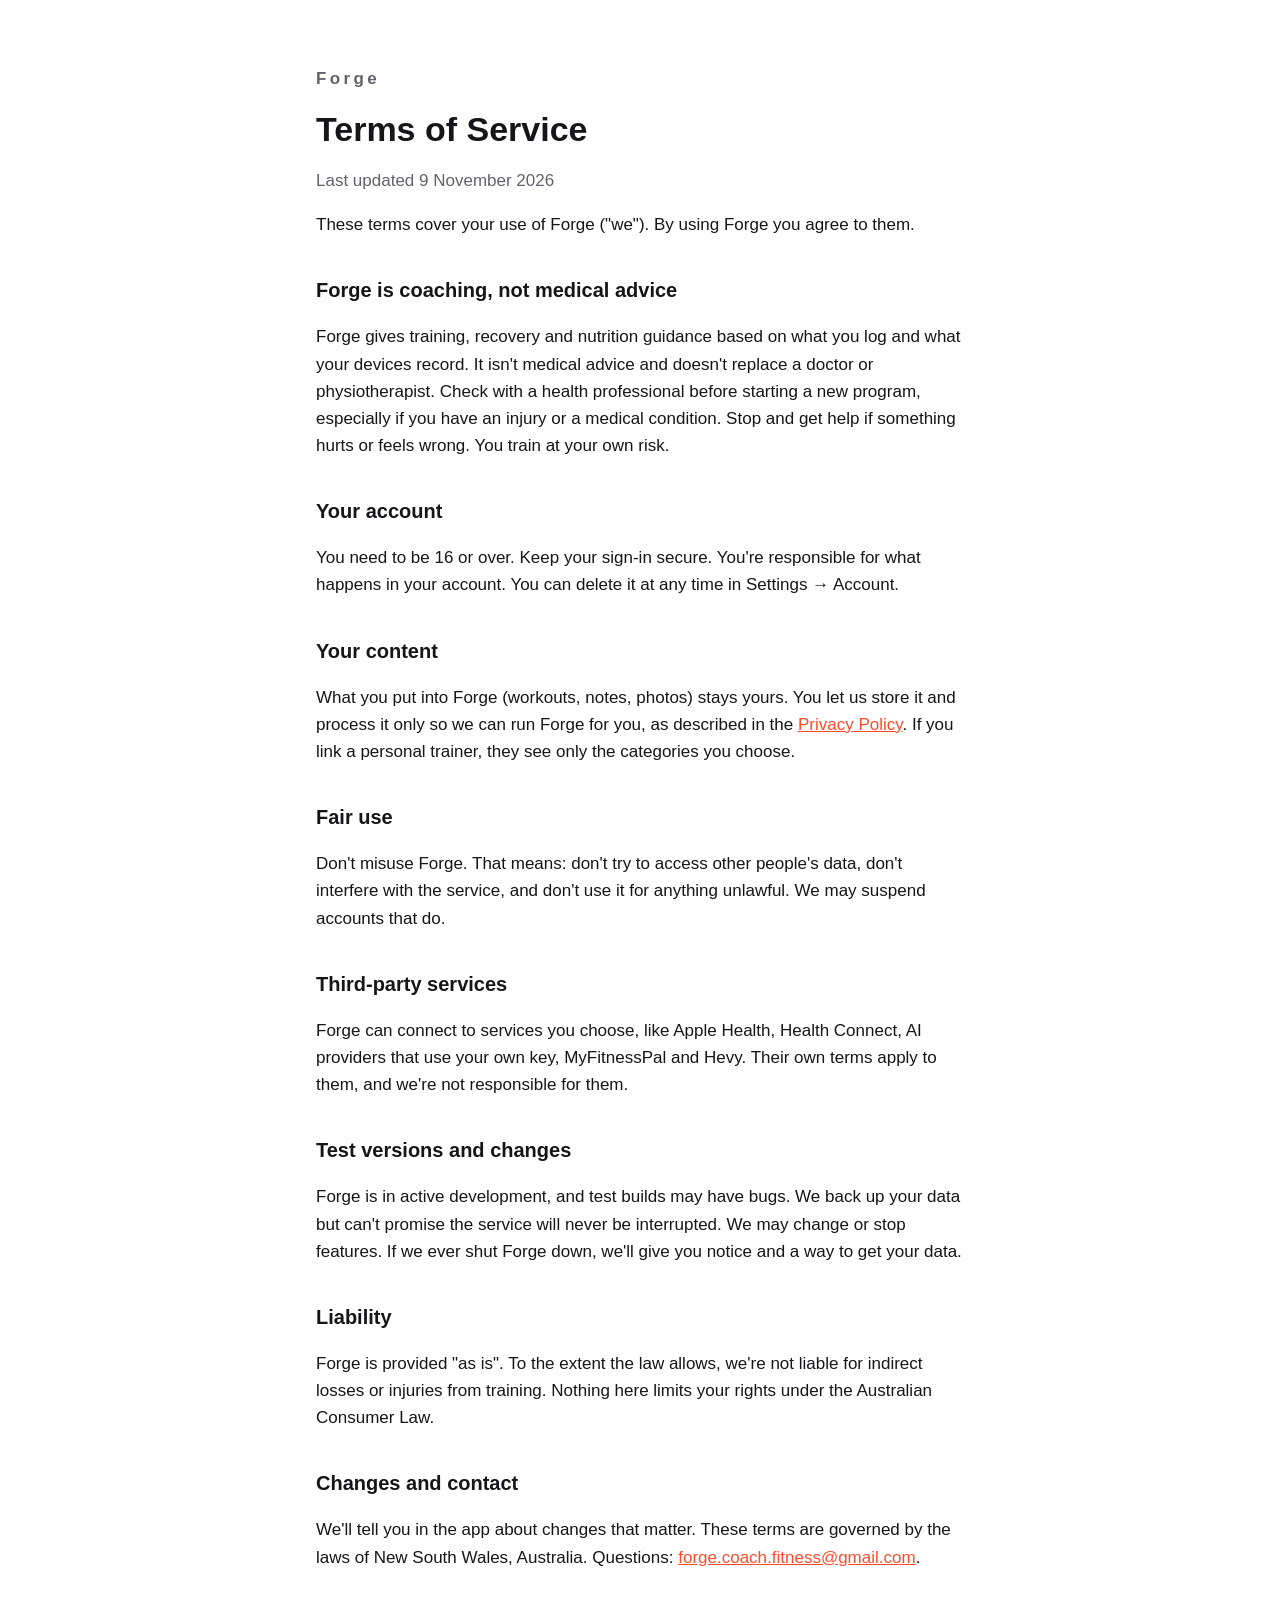
==== terms.html @ 1cde78c6 "Forge home page, privacy policy and terms Co-Authored-By: Claude Opus 5.5 <noreply@anthropic.com>" ====
<!doctype html>
<html lang="en">
<head>
<meta charset="utf-8">
<meta name="viewport" content="width=device-width, initial-scale=1">
<title>Forge Terms of Service</title>
<link rel="stylesheet" href="style.css">
</head>
<body>
<main>
<p class="back"><a href="./">Forge</a></p>
<h1>Terms of Service</h1>
<p class="muted">Last updated 9 November 2026</p>

<p>These terms cover your use of Forge ("we"). By using Forge you agree to them.</p>

<h2>Forge is coaching, not medical advice</h2>
<p>Forge gives training, recovery and nutrition guidance based on what you log and what your devices record. It isn't
medical advice and doesn't replace a doctor or physiotherapist. Check with a health professional before starting a new
program, especially if you have an injury or a medical condition. Stop and get help if something hurts or feels wrong.
You train at your own risk.</p>

<h2>Your account</h2>
<p>You need to be 16 or over. Keep your sign-in secure. You're responsible for what happens in your account. You can
delete it at any time in Settings → Account.</p>

<h2>Your content</h2>
<p>What you put into Forge (workouts, notes, photos) stays yours. You let us store it and process it only so we can run
Forge for you, as described in the <a href="privacy.html">Privacy Policy</a>. If you link a personal trainer, they see
only the categories you choose.</p>

<h2>Fair use</h2>
<p>Don't misuse Forge. That means: don't try to access other people's data, don't interfere with the service, and don't
use it for anything unlawful. We may suspend accounts that do.</p>

<h2>Third-party services</h2>
<p>Forge can connect to services you choose, like Apple Health, Health Connect, AI providers that use your own key,
MyFitnessPal and Hevy. Their own terms apply to them, and we're not responsible for them.</p>

<h2>Test versions and changes</h2>
<p>Forge is in active development, and test builds may have bugs. We back up your data but can't promise the service will
never be interrupted. We may change or stop features. If we ever shut Forge down, we'll give you notice and a way to get
your data.</p>

<h2>Liability</h2>
<p>Forge is provided "as is". To the extent the law allows, we're not liable for indirect losses or injuries from
training. Nothing here limits your rights under the Australian Consumer Law.</p>

<h2>Changes and contact</h2>
<p>We'll tell you in the app about changes that matter. These terms are governed by the laws of New South Wales, Australia.
Questions: <a href="mailto:forge.coach.fitness@gmail.com">forge.coach.fitness@gmail.com</a>.</p>
</main>
</body>
</html>
---- style.css ----
:root { --bg: #0f0f12; --text: #f2f2f4; --muted: #9a9aa3; --accent: #ff4b2b; --line: #26262c; }
@media (prefers-color-scheme: light) { :root { --bg: #ffffff; --text: #16161a; --muted: #62626b; --line: #e6e6ea; } }
* { box-sizing: border-box; }
body { margin: 0; background: var(--bg); color: var(--text); font: 17px/1.6 -apple-system, BlinkMacSystemFont, "Segoe UI", Roboto, sans-serif; }
main { max-width: 680px; margin: 0 auto; padding: 48px 16px 80px; }
h1 { font-size: 34px; line-height: 1.2; margin: 8px 0 4px; }
h2 { font-size: 20px; margin: 36px 0 8px; }
a { color: var(--accent); }
ul { padding-left: 20px; }
li { margin: 6px 0; }
.muted { color: var(--muted); }
.back a { color: var(--muted); text-decoration: none; font-weight: 600; letter-spacing: .2em; }
.home { padding-top: 18vh; }
.mark { font-size: 56px; letter-spacing: .3em; margin: 0; }
.lede { color: var(--muted); font-size: 20px; margin-top: 4px; }
nav { display: flex; gap: 20px; flex-wrap: wrap; margin-top: 32px; border-top: 1px solid var(--line); padding-top: 20px; }
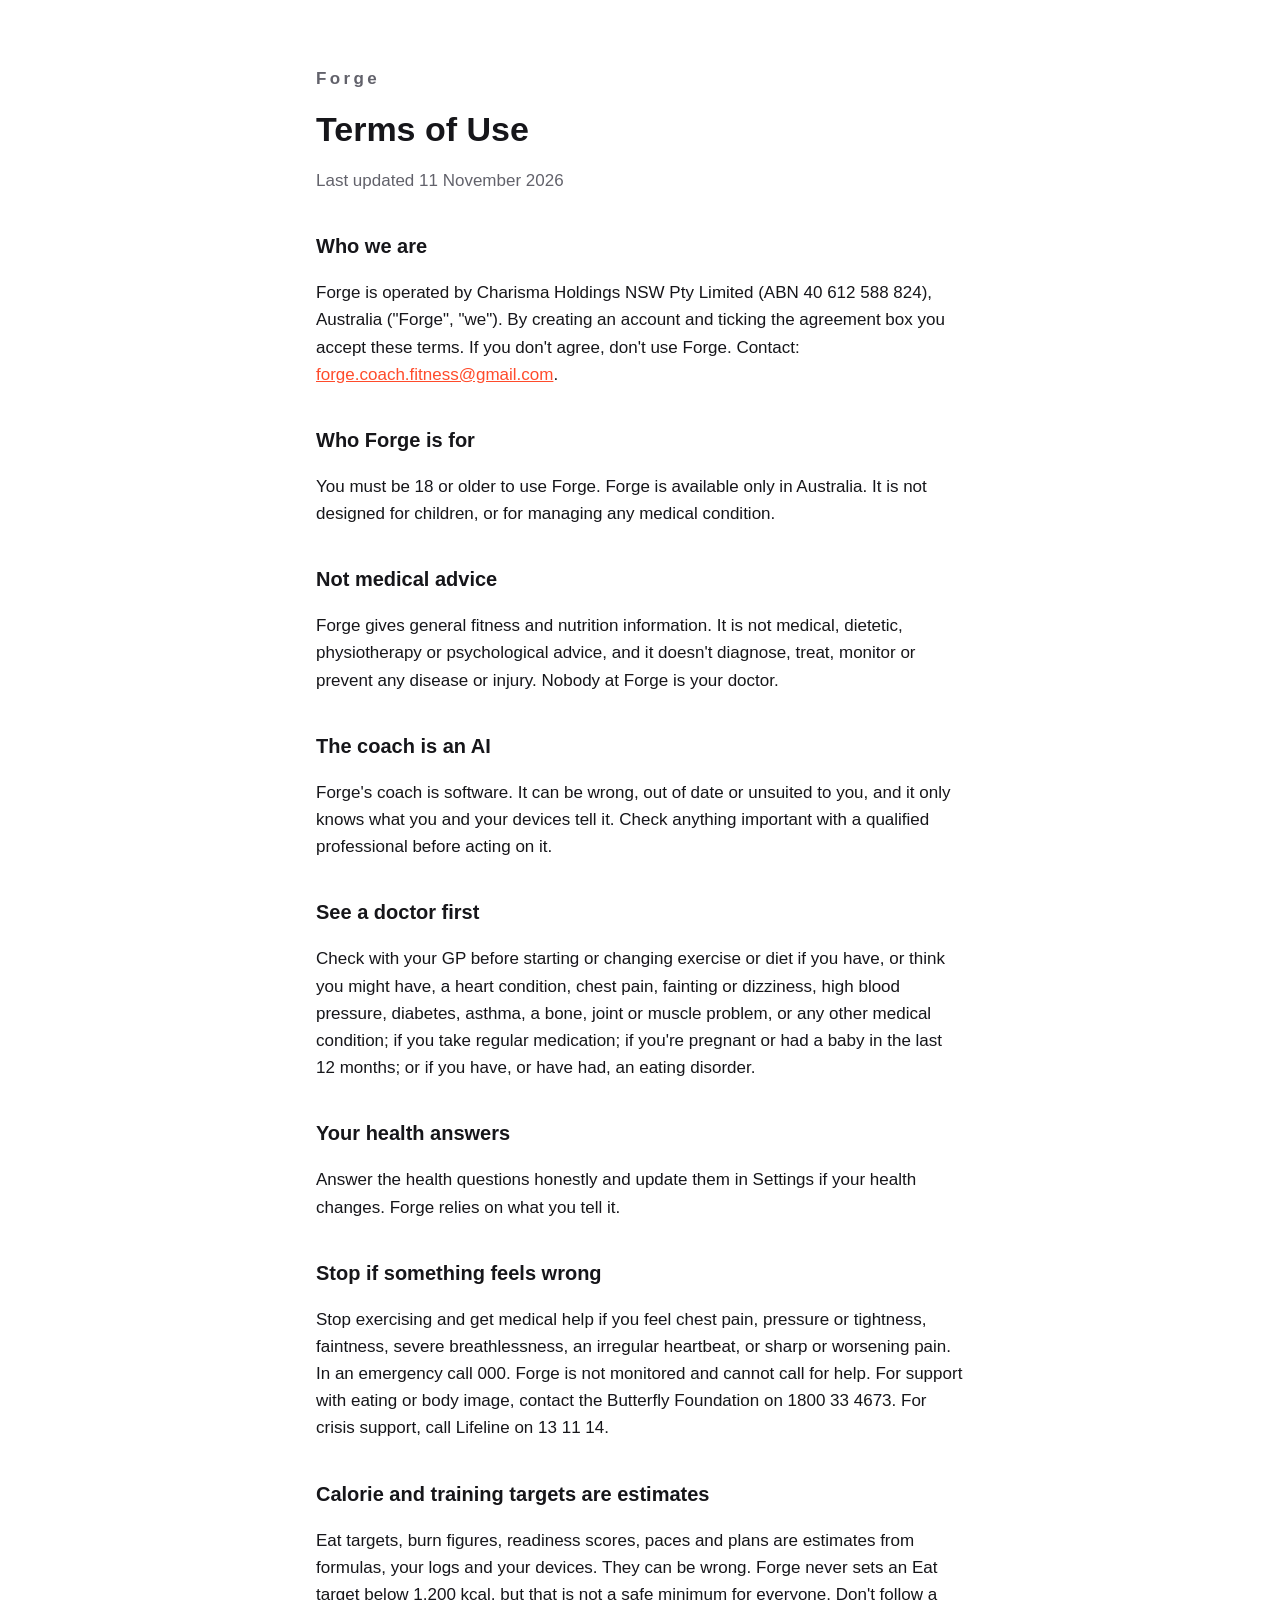
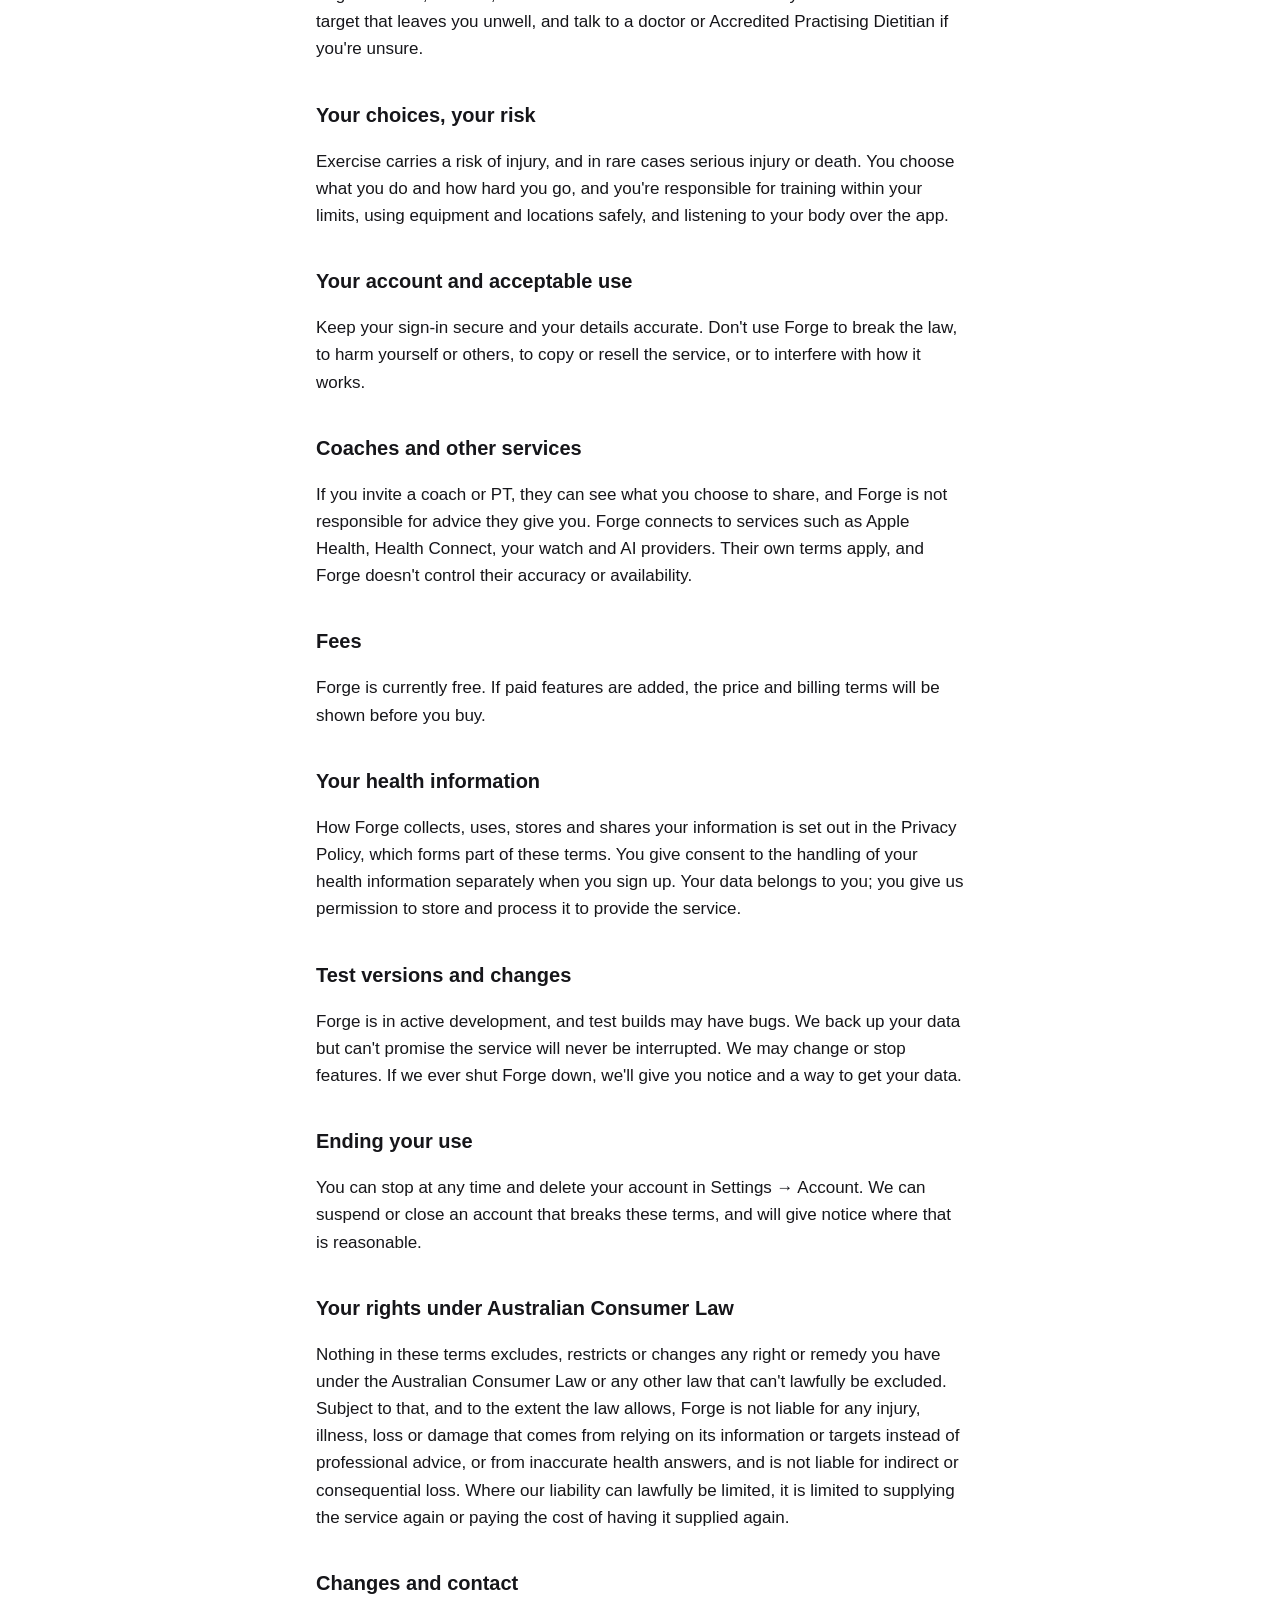
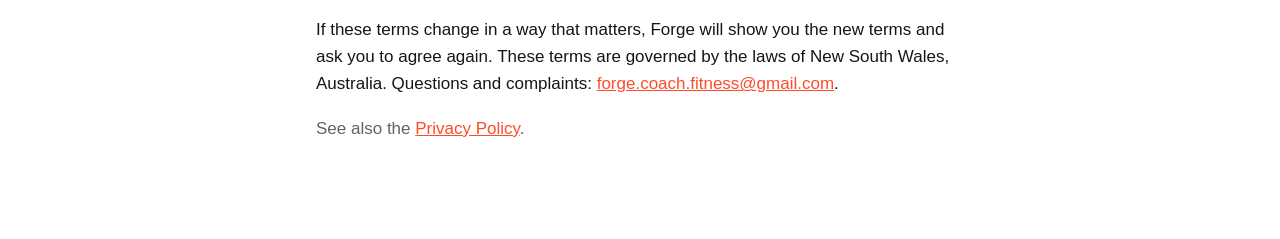
==== commit 032717a8: "Privacy policy and terms: version 2 (entity and ABN, 18+, Australia only, AI and overseas disclosure" ====
--- a/terms.html
+++ b/terms.html
@@ -3,52 +3,67 @@
 <head>
 <meta charset="utf-8">
 <meta name="viewport" content="width=device-width, initial-scale=1">
-<title>Forge Terms of Service</title>
+<title>Forge Terms of Use</title>
 <link rel="stylesheet" href="style.css">
 </head>
 <body>
 <main>
 <p class="back"><a href="./">Forge</a></p>
-<h1>Terms of Service</h1>
-<p class="muted">Last updated 9 November 2026</p>
+<h1>Terms of Use</h1>
+<p class="muted">Last updated 11 November 2026</p>
 
-<p>These terms cover your use of Forge ("we"). By using Forge you agree to them.</p>
+<h2>Who we are</h2>
+<p>Forge is operated by Charisma Holdings NSW Pty Limited (ABN 40 612 588 824), Australia ("Forge", "we"). By creating an account and ticking the agreement box you accept these terms. If you don't agree, don't use Forge. Contact: <a href="mailto:forge.coach.fitness@gmail.com">forge.coach.fitness@gmail.com</a>.</p>
 
-<h2>Forge is coaching, not medical advice</h2>
-<p>Forge gives training, recovery and nutrition guidance based on what you log and what your devices record. It isn't
-medical advice and doesn't replace a doctor or physiotherapist. Check with a health professional before starting a new
-program, especially if you have an injury or a medical condition. Stop and get help if something hurts or feels wrong.
-You train at your own risk.</p>
+<h2>Who Forge is for</h2>
+<p>You must be 18 or older to use Forge. Forge is available only in Australia. It is not designed for children, or for managing any medical condition.</p>
 
-<h2>Your account</h2>
-<p>You need to be 16 or over. Keep your sign-in secure. You're responsible for what happens in your account. You can
-delete it at any time in Settings → Account.</p>
+<h2>Not medical advice</h2>
+<p>Forge gives general fitness and nutrition information. It is not medical, dietetic, physiotherapy or psychological advice, and it doesn't diagnose, treat, monitor or prevent any disease or injury. Nobody at Forge is your doctor.</p>
 
-<h2>Your content</h2>
-<p>What you put into Forge (workouts, notes, photos) stays yours. You let us store it and process it only so we can run
-Forge for you, as described in the <a href="privacy.html">Privacy Policy</a>. If you link a personal trainer, they see
-only the categories you choose.</p>
+<h2>The coach is an AI</h2>
+<p>Forge's coach is software. It can be wrong, out of date or unsuited to you, and it only knows what you and your devices tell it. Check anything important with a qualified professional before acting on it.</p>
 
-<h2>Fair use</h2>
-<p>Don't misuse Forge. That means: don't try to access other people's data, don't interfere with the service, and don't
-use it for anything unlawful. We may suspend accounts that do.</p>
+<h2>See a doctor first</h2>
+<p>Check with your GP before starting or changing exercise or diet if you have, or think you might have, a heart condition, chest pain, fainting or dizziness, high blood pressure, diabetes, asthma, a bone, joint or muscle problem, or any other medical condition; if you take regular medication; if you're pregnant or had a baby in the last 12 months; or if you have, or have had, an eating disorder.</p>
 
-<h2>Third-party services</h2>
-<p>Forge can connect to services you choose, like Apple Health, Health Connect, AI providers that use your own key,
-MyFitnessPal and Hevy. Their own terms apply to them, and we're not responsible for them.</p>
+<h2>Your health answers</h2>
+<p>Answer the health questions honestly and update them in Settings if your health changes. Forge relies on what you tell it.</p>
+
+<h2>Stop if something feels wrong</h2>
+<p>Stop exercising and get medical help if you feel chest pain, pressure or tightness, faintness, severe breathlessness, an irregular heartbeat, or sharp or worsening pain. In an emergency call 000. Forge is not monitored and cannot call for help. For support with eating or body image, contact the Butterfly Foundation on 1800 33 4673. For crisis support, call Lifeline on 13 11 14.</p>
+
+<h2>Calorie and training targets are estimates</h2>
+<p>Eat targets, burn figures, readiness scores, paces and plans are estimates from formulas, your logs and your devices. They can be wrong. Forge never sets an Eat target below 1,200 kcal, but that is not a safe minimum for everyone. Don't follow a target that leaves you unwell, and talk to a doctor or Accredited Practising Dietitian if you're unsure.</p>
+
+<h2>Your choices, your risk</h2>
+<p>Exercise carries a risk of injury, and in rare cases serious injury or death. You choose what you do and how hard you go, and you're responsible for training within your limits, using equipment and locations safely, and listening to your body over the app.</p>
+
+<h2>Your account and acceptable use</h2>
+<p>Keep your sign-in secure and your details accurate. Don't use Forge to break the law, to harm yourself or others, to copy or resell the service, or to interfere with how it works.</p>
+
+<h2>Coaches and other services</h2>
+<p>If you invite a coach or PT, they can see what you choose to share, and Forge is not responsible for advice they give you. Forge connects to services such as Apple Health, Health Connect, your watch and AI providers. Their own terms apply, and Forge doesn't control their accuracy or availability.</p>
+
+<h2>Fees</h2>
+<p>Forge is currently free. If paid features are added, the price and billing terms will be shown before you buy.</p>
+
+<h2>Your health information</h2>
+<p>How Forge collects, uses, stores and shares your information is set out in the Privacy Policy, which forms part of these terms. You give consent to the handling of your health information separately when you sign up. Your data belongs to you; you give us permission to store and process it to provide the service.</p>
 
 <h2>Test versions and changes</h2>
-<p>Forge is in active development, and test builds may have bugs. We back up your data but can't promise the service will
-never be interrupted. We may change or stop features. If we ever shut Forge down, we'll give you notice and a way to get
-your data.</p>
+<p>Forge is in active development, and test builds may have bugs. We back up your data but can't promise the service will never be interrupted. We may change or stop features. If we ever shut Forge down, we'll give you notice and a way to get your data.</p>
 
-<h2>Liability</h2>
-<p>Forge is provided "as is". To the extent the law allows, we're not liable for indirect losses or injuries from
-training. Nothing here limits your rights under the Australian Consumer Law.</p>
+<h2>Ending your use</h2>
+<p>You can stop at any time and delete your account in Settings → Account. We can suspend or close an account that breaks these terms, and will give notice where that is reasonable.</p>
+
+<h2>Your rights under Australian Consumer Law</h2>
+<p>Nothing in these terms excludes, restricts or changes any right or remedy you have under the Australian Consumer Law or any other law that can't lawfully be excluded. Subject to that, and to the extent the law allows, Forge is not liable for any injury, illness, loss or damage that comes from relying on its information or targets instead of professional advice, or from inaccurate health answers, and is not liable for indirect or consequential loss. Where our liability can lawfully be limited, it is limited to supplying the service again or paying the cost of having it supplied again.</p>
 
 <h2>Changes and contact</h2>
-<p>We'll tell you in the app about changes that matter. These terms are governed by the laws of New South Wales, Australia.
-Questions: <a href="mailto:forge.coach.fitness@gmail.com">forge.coach.fitness@gmail.com</a>.</p>
+<p>If these terms change in a way that matters, Forge will show you the new terms and ask you to agree again. These terms are governed by the laws of New South Wales, Australia. Questions and complaints: <a href="mailto:forge.coach.fitness@gmail.com">forge.coach.fitness@gmail.com</a>.</p>
+
+<p class="muted">See also the <a href="privacy.html">Privacy Policy</a>.</p>
 </main>
 </body>
 </html>
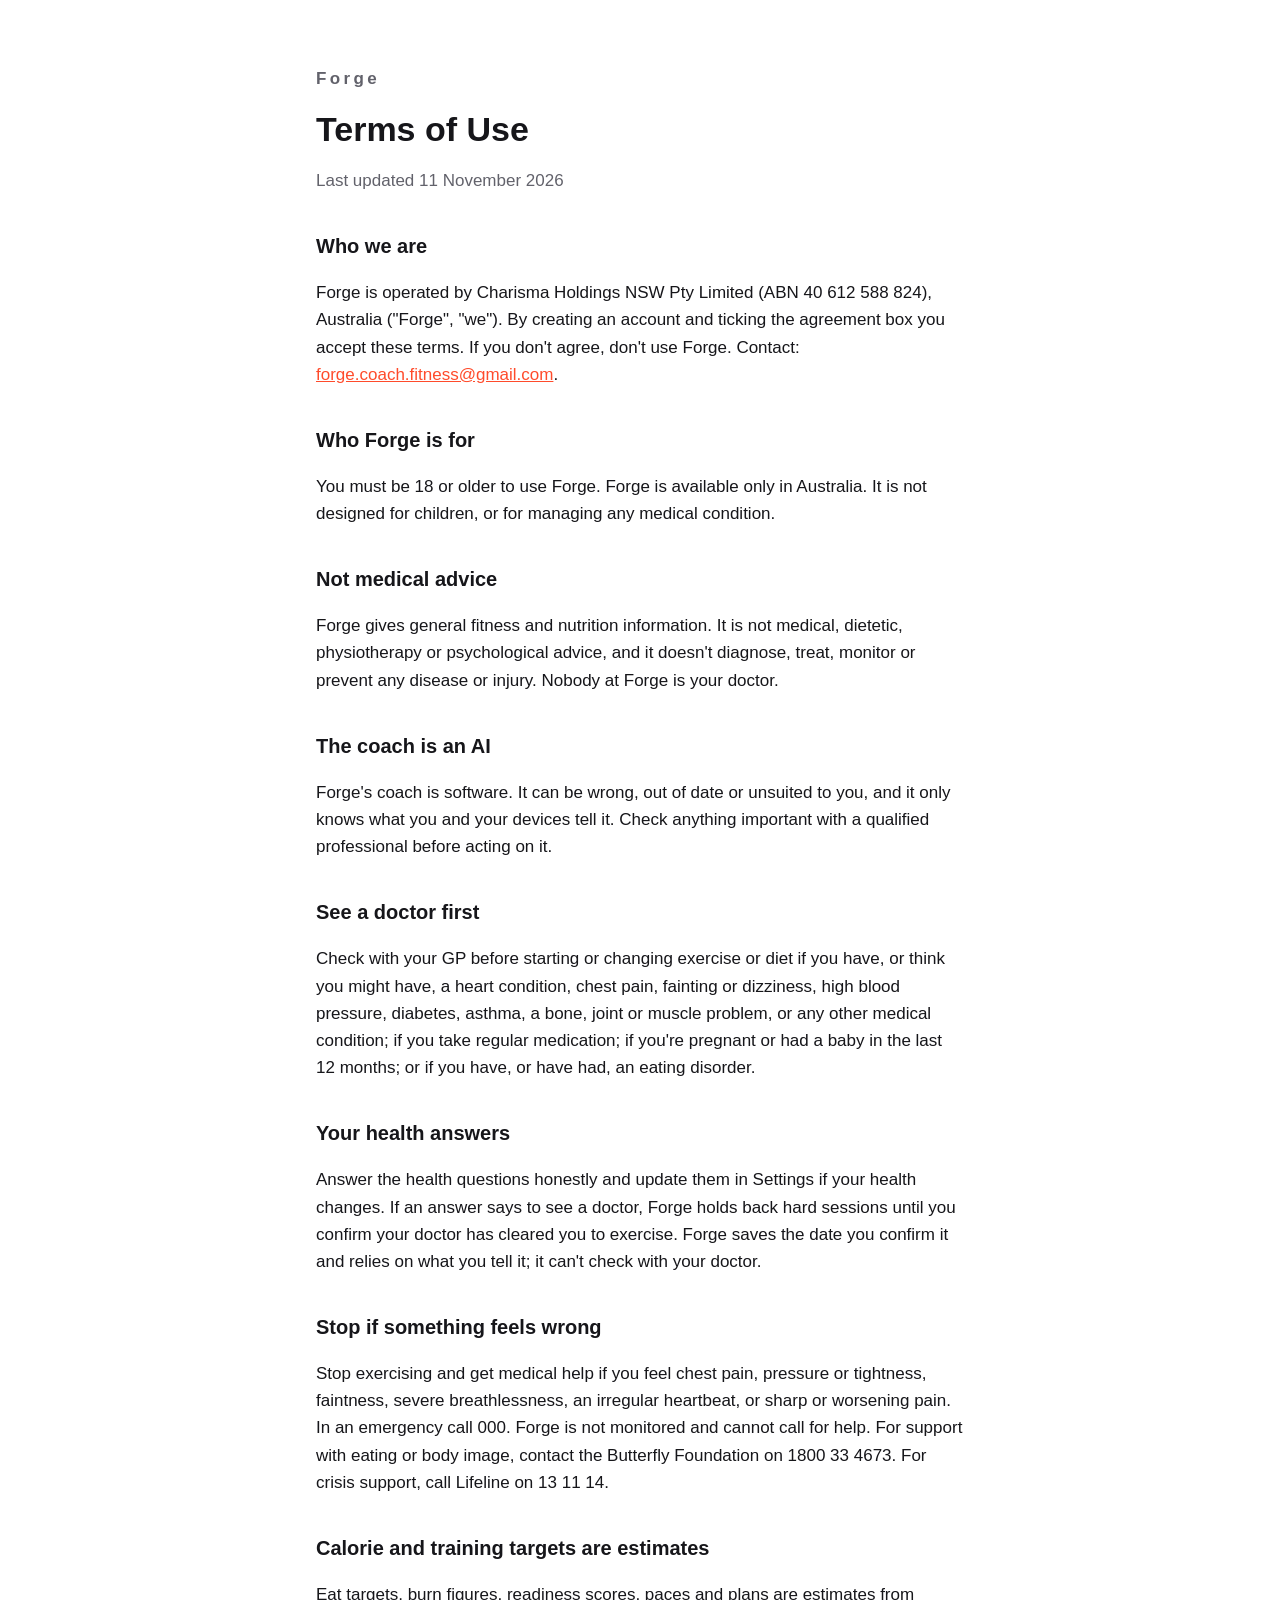
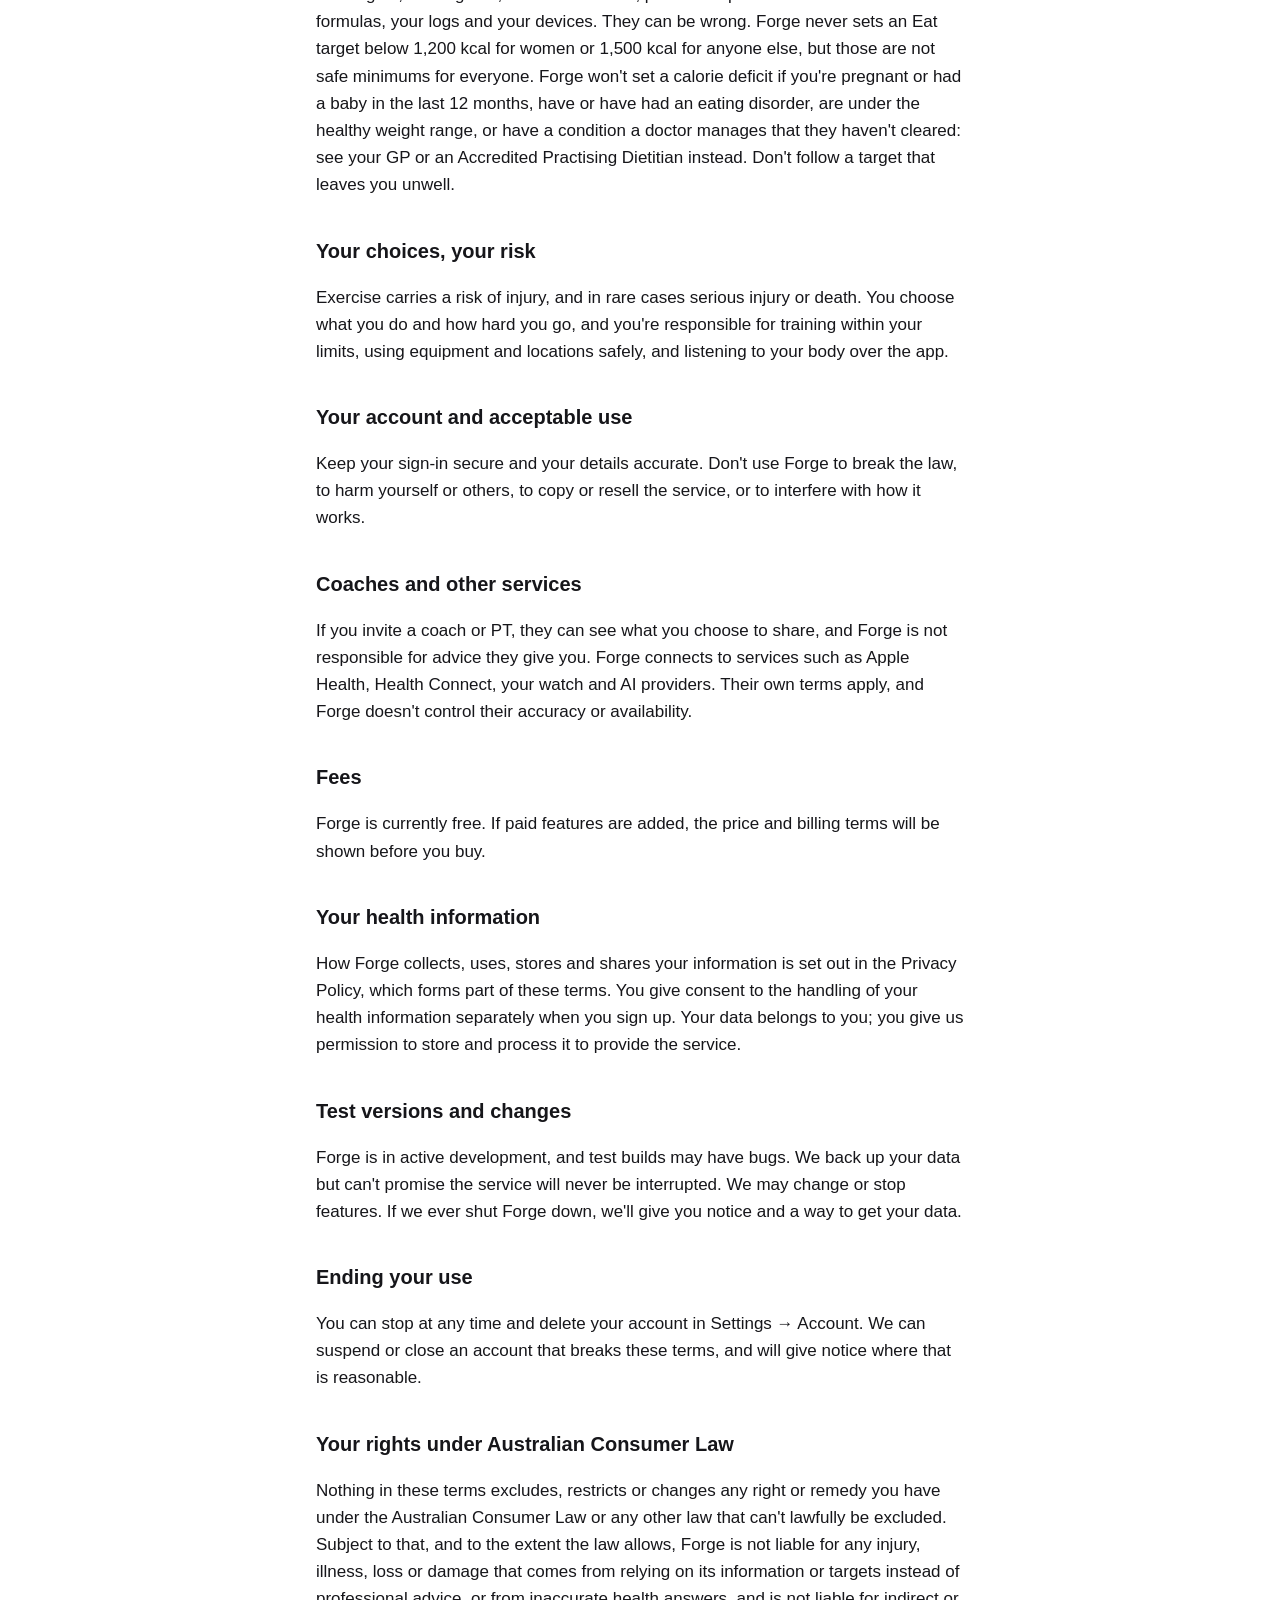
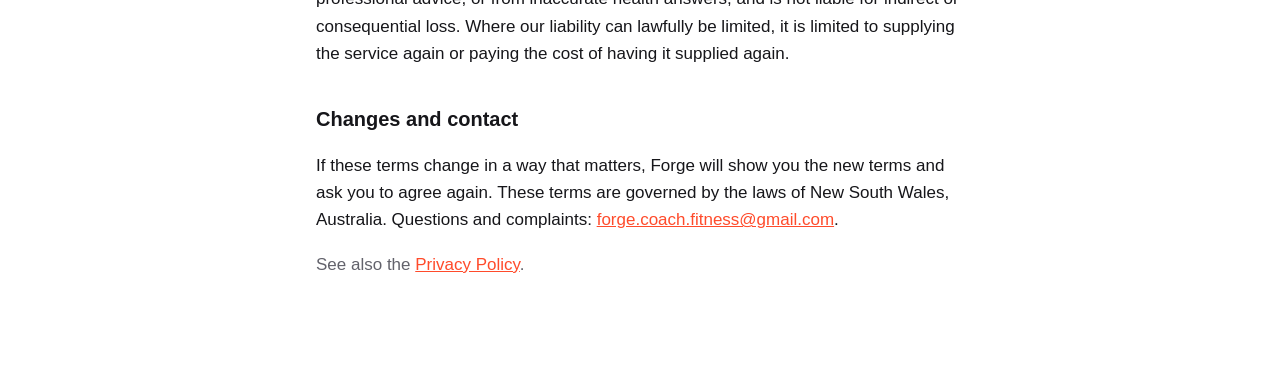
==== commit b18ec1eb: "Terms: doctor's clearance and calorie rules Co-Authored-By: Claude <noreply@anthropic.com>" ====
--- a/terms.html
+++ b/terms.html
@@ -28,13 +28,13 @@
 <p>Check with your GP before starting or changing exercise or diet if you have, or think you might have, a heart condition, chest pain, fainting or dizziness, high blood pressure, diabetes, asthma, a bone, joint or muscle problem, or any other medical condition; if you take regular medication; if you're pregnant or had a baby in the last 12 months; or if you have, or have had, an eating disorder.</p>
 
 <h2>Your health answers</h2>
-<p>Answer the health questions honestly and update them in Settings if your health changes. Forge relies on what you tell it.</p>
+<p>Answer the health questions honestly and update them in Settings if your health changes. If an answer says to see a doctor, Forge holds back hard sessions until you confirm your doctor has cleared you to exercise. Forge saves the date you confirm it and relies on what you tell it; it can't check with your doctor.</p>
 
 <h2>Stop if something feels wrong</h2>
 <p>Stop exercising and get medical help if you feel chest pain, pressure or tightness, faintness, severe breathlessness, an irregular heartbeat, or sharp or worsening pain. In an emergency call 000. Forge is not monitored and cannot call for help. For support with eating or body image, contact the Butterfly Foundation on 1800 33 4673. For crisis support, call Lifeline on 13 11 14.</p>
 
 <h2>Calorie and training targets are estimates</h2>
-<p>Eat targets, burn figures, readiness scores, paces and plans are estimates from formulas, your logs and your devices. They can be wrong. Forge never sets an Eat target below 1,200 kcal, but that is not a safe minimum for everyone. Don't follow a target that leaves you unwell, and talk to a doctor or Accredited Practising Dietitian if you're unsure.</p>
+<p>Eat targets, burn figures, readiness scores, paces and plans are estimates from formulas, your logs and your devices. They can be wrong. Forge never sets an Eat target below 1,200 kcal for women or 1,500 kcal for anyone else, but those are not safe minimums for everyone. Forge won't set a calorie deficit if you're pregnant or had a baby in the last 12 months, have or have had an eating disorder, are under the healthy weight range, or have a condition a doctor manages that they haven't cleared: see your GP or an Accredited Practising Dietitian instead. Don't follow a target that leaves you unwell.</p>
 
 <h2>Your choices, your risk</h2>
 <p>Exercise carries a risk of injury, and in rare cases serious injury or death. You choose what you do and how hard you go, and you're responsible for training within your limits, using equipment and locations safely, and listening to your body over the app.</p>
